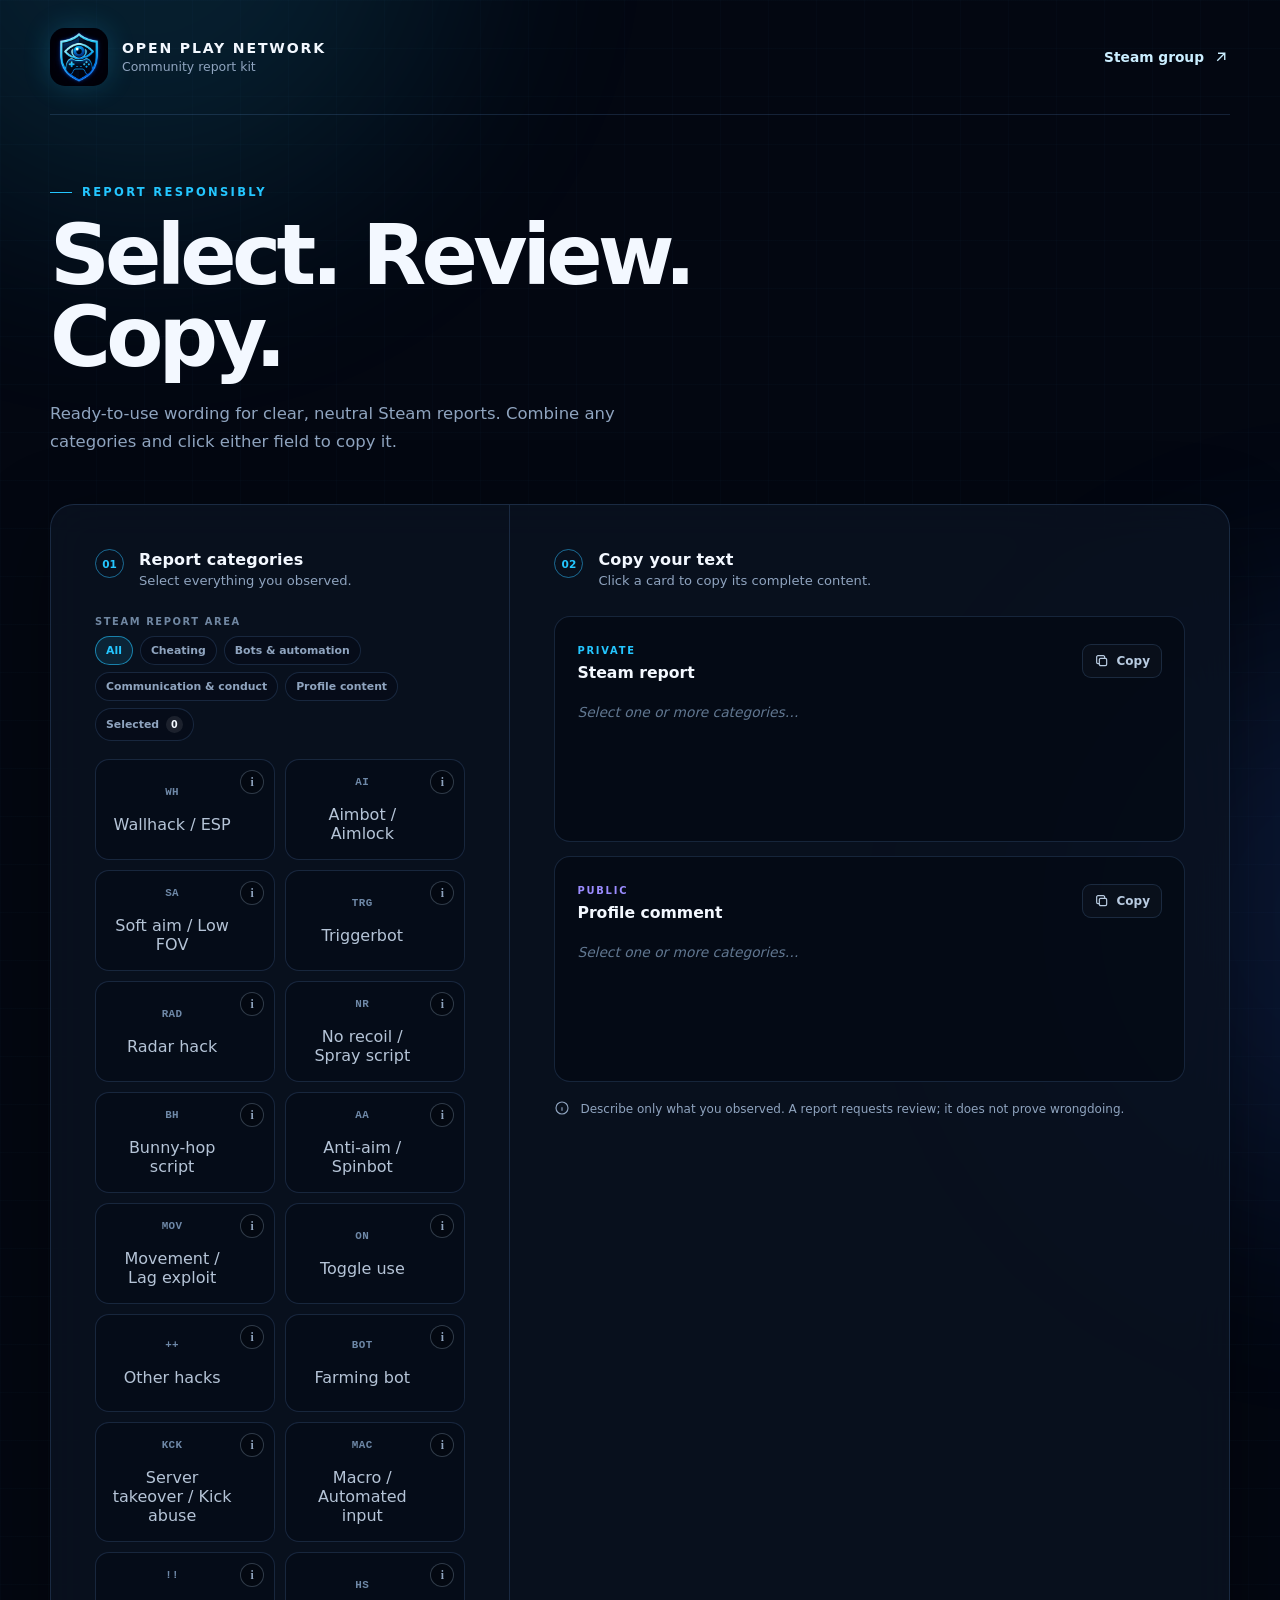
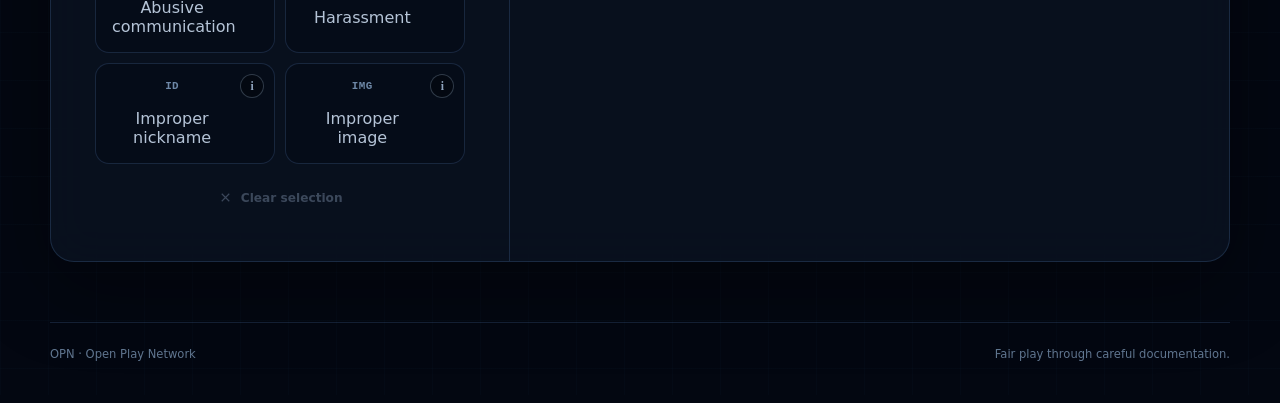
==== index.html @ 776a8872 "Bust cached report assets" ====
<!doctype html>
<html lang="en">
  <head>
    <meta charset="UTF-8" />
    <meta name="viewport" content="width=device-width, initial-scale=1.0" />
    <meta
      name="description"
      content="Open Play Network standard report templates for Steam community reports."
    />
    <meta name="theme-color" content="#030711" />
    <link rel="icon" href="assets/opn-logo.png" type="image/png" />
    <link rel="stylesheet" href="styles.css?v=20260924.1" />
    <title>OPN Report Kit</title>
  </head>
  <body>
    <div class="ambient ambient-one" aria-hidden="true"></div>
    <div class="ambient ambient-two" aria-hidden="true"></div>

    <header class="site-header">
      <a class="brand" href="https://steamcommunity.com/groups/OpenPlayNetwork" target="_blank" rel="noreferrer">
        <img src="assets/opn-logo.png" alt="Open Play Network logo" />
        <span>
          <strong>OPEN PLAY NETWORK</strong>
          <small>Community report kit</small>
        </span>
      </a>
      <a class="group-link" href="https://steamcommunity.com/groups/OpenPlayNetwork" target="_blank" rel="noreferrer">
        Steam group
        <svg aria-hidden="true" viewBox="0 0 24 24"><path d="M7 17 17 7M8 7h9v9" /></svg>
      </a>
    </header>

    <main>
      <section class="intro" aria-labelledby="page-title">
        <p class="eyebrow"><span></span> REPORT RESPONSIBLY</p>
        <h1 id="page-title">Select. Review. Copy.</h1>
        <p>
          Ready-to-use wording for clear, neutral Steam reports. Combine any categories and click either field to copy it.
        </p>
      </section>

      <section class="report-tool" aria-label="Report template generator">
        <div class="category-panel">
          <div class="section-heading">
            <span class="step">01</span>
            <div>
              <h2>Report categories</h2>
              <p>Select everything you observed.</p>
            </div>
          </div>

          <div class="filter-block">
            <span class="filter-label">Steam report area</span>
            <div class="filter-bar" role="group" aria-label="Filter report categories">
              <button class="filter-chip active" type="button" data-filter="all" aria-pressed="true">All</button>
              <button class="filter-chip" type="button" data-filter="cheating" aria-pressed="false">Cheating</button>
              <button class="filter-chip" type="button" data-filter="automation" aria-pressed="false">Bots &amp; automation</button>
              <button class="filter-chip" type="button" data-filter="conduct" aria-pressed="false">Communication &amp; conduct</button>
              <button class="filter-chip" type="button" data-filter="profile" aria-pressed="false">Profile content</button>
              <button class="filter-chip selected-filter" type="button" data-filter="selected" aria-pressed="false">
                Selected <span id="selectedCount">0</span>
              </button>
            </div>
          </div>

          <div class="category-grid" role="group" aria-label="Report categories">
            <button class="category" type="button" aria-pressed="false" data-category="wallhack" data-area="cheating">
              <span class="category-icon">WH</span><span>Wallhack / ESP</span>
            </button>
            <button class="category" type="button" aria-pressed="false" data-category="aimhack" data-area="cheating">
              <span class="category-icon">AI</span><span>Aimbot / Aimlock</span>
            </button>
            <button class="category" type="button" aria-pressed="false" data-category="softAim" data-area="cheating">
              <span class="category-icon">SA</span><span>Soft aim / Low FOV</span>
            </button>
            <button class="category" type="button" aria-pressed="false" data-category="triggerbot" data-area="cheating">
              <span class="category-icon">TRG</span><span>Triggerbot</span>
            </button>
            <button class="category" type="button" aria-pressed="false" data-category="radarHack" data-area="cheating">
              <span class="category-icon">RAD</span><span>Radar hack</span>
            </button>
            <button class="category" type="button" aria-pressed="false" data-category="noRecoil" data-area="cheating">
              <span class="category-icon">NR</span><span>No recoil / Spray script</span>
            </button>
            <button class="category" type="button" aria-pressed="false" data-category="bhopScript" data-area="cheating">
              <span class="category-icon">BH</span><span>Bunny-hop script</span>
            </button>
            <button class="category" type="button" aria-pressed="false" data-category="antiAim" data-area="cheating">
              <span class="category-icon">AA</span><span>Anti-aim / Spinbot</span>
            </button>
            <button class="category" type="button" aria-pressed="false" data-category="movementExploit" data-area="cheating">
              <span class="category-icon">MOV</span><span>Movement / Lag exploit</span>
            </button>
            <button class="category" type="button" aria-pressed="false" data-category="toggling" data-area="cheating">
              <span class="category-icon">ON</span><span>Toggle use</span>
            </button>
            <button class="category" type="button" aria-pressed="false" data-category="otherHacks" data-area="cheating">
              <span class="category-icon">++</span><span>Other hacks</span>
            </button>
            <button class="category" type="button" aria-pressed="false" data-category="farmingBot" data-area="automation">
              <span class="category-icon">BOT</span><span>Farming bot</span>
            </button>
            <button class="category" type="button" aria-pressed="false" data-category="botServerTakeover" data-area="automation">
              <span class="category-icon">KCK</span><span>Server takeover / Kick abuse</span>
            </button>
            <button class="category" type="button" aria-pressed="false" data-category="macroAutomation" data-area="automation">
              <span class="category-icon">MAC</span><span>Macro / Automated input</span>
            </button>
            <button class="category" type="button" aria-pressed="false" data-category="abusiveCommunication" data-area="conduct">
              <span class="category-icon">!!</span><span>Abusive communication</span>
            </button>
            <button class="category" type="button" aria-pressed="false" data-category="harassment" data-area="conduct">
              <span class="category-icon">HS</span><span>Harassment</span>
            </button>
            <button class="category" type="button" aria-pressed="false" data-category="improperNickname" data-area="profile">
              <span class="category-icon">ID</span><span>Improper nickname</span>
            </button>
            <button class="category" type="button" aria-pressed="false" data-category="improperImage" data-area="profile">
              <span class="category-icon">IMG</span><span>Improper image</span>
            </button>
          </div>
          <aside class="bot-route" id="botRoute" hidden>
            <span class="bot-route-kicker">FARMING BOT ROUTE</span>
            <strong>Report profiles directly to Valve</strong>
            <a href="mailto:csgoteamfeedback@valvesoftware.com?subject=Farming%20Bot%20Report">csgoteamfeedback@valvesoftware.com</a>
            <span>Subject: <code>Farming Bot Report</code></span>
            <label for="botProfileUrl">Steam profile URL</label>
            <input
              id="botProfileUrl"
              type="url"
              inputmode="url"
              autocomplete="off"
              spellcheck="false"
              placeholder="https://steamcommunity.com/profiles/…"
            />
            <a class="bot-email-button disabled" id="sendBotEmail" aria-disabled="true">
              <svg aria-hidden="true" viewBox="0 0 24 24"><path d="M4 6h16v12H4zM4 7l8 6 8-6" /></svg>
              Send email report
            </a>
            <span class="bot-url-status" id="botUrlStatus" role="status" aria-live="polite">
              Paste the Steam profile URL to prepare the email.
            </span>
            <small>The URL stays in your browser and is not stored by this page.</small>
          </aside>
          <button class="clear-button" id="clearSelection" type="button">
            <svg aria-hidden="true" viewBox="0 0 24 24"><path d="m6 6 12 12M18 6 6 18" /></svg>
            Clear selection
          </button>
        </div>

        <div class="copy-panel">
          <div class="section-heading">
            <span class="step">02</span>
            <div>
              <h2>Copy your text</h2>
              <p>Click a card to copy its complete content.</p>
            </div>
          </div>

          <article class="copy-card" data-copy-target="reportText" tabindex="0" role="button" aria-label="Copy Steam report">
            <div class="card-header">
              <div>
                <span class="card-kicker">PRIVATE</span>
                <h3>Steam report</h3>
              </div>
              <button class="copy-button" type="button" data-copy-button="reportText" aria-label="Copy Steam report">
                <svg aria-hidden="true" viewBox="0 0 24 24"><rect x="8" y="8" width="11" height="11" rx="2" /><path d="M16 8V6a2 2 0 0 0-2-2H6a2 2 0 0 0-2 2v8a2 2 0 0 0 2 2h2" /></svg>
                <span>Copy</span>
              </button>
            </div>
            <textarea id="reportText" readonly aria-label="Steam report text" placeholder="Select one or more categories…"></textarea>
          </article>

          <article class="copy-card" data-copy-target="commentText" tabindex="0" role="button" aria-label="Copy public comment">
            <div class="card-header">
              <div>
                <span class="card-kicker public">PUBLIC</span>
                <h3>Profile comment</h3>
              </div>
              <button class="copy-button" type="button" data-copy-button="commentText" aria-label="Copy public comment">
                <svg aria-hidden="true" viewBox="0 0 24 24"><rect x="8" y="8" width="11" height="11" rx="2" /><path d="M16 8V6a2 2 0 0 0-2-2H6a2 2 0 0 0-2 2v8a2 2 0 0 0 2 2h2" /></svg>
                <span>Copy</span>
              </button>
            </div>
            <textarea id="commentText" readonly aria-label="Profile comment text" placeholder="Select one or more categories…"></textarea>
          </article>

          <p class="guidance">
            <svg aria-hidden="true" viewBox="0 0 24 24"><circle cx="12" cy="12" r="9" /><path d="M12 11v5M12 8h.01" /></svg>
            Describe only what you observed. A report requests review; it does not prove wrongdoing.
          </p>
        </div>
      </section>
    </main>

    <dialog class="info-dialog" id="categoryInfoDialog" aria-labelledby="categoryInfoTitle">
      <div class="info-dialog-content">
        <button class="info-dialog-close" id="closeCategoryInfo" type="button" aria-label="Close information">
          <svg aria-hidden="true" viewBox="0 0 24 24"><path d="m6 6 12 12M18 6 6 18" /></svg>
        </button>
        <span class="info-dialog-kicker">REPORT CATEGORY</span>
        <h2 id="categoryInfoTitle"></h2>
        <div class="info-dialog-section">
          <h3>What it is</h3>
          <p id="categoryInfoDefinition"></p>
        </div>
        <div class="info-dialog-section">
          <h3>What to look for</h3>
          <p id="categoryInfoDetection"></p>
        </div>
        <p class="info-dialog-caution">
          Look for repeated patterns and context. One unusual moment alone does not prove cheating or misconduct.
        </p>
      </div>
    </dialog>

    <footer>
      <span>OPN · Open Play Network</span>
      <span>Fair play through careful documentation.</span>
    </footer>

    <div class="toast" role="status" aria-live="polite" aria-atomic="true">
      <svg aria-hidden="true" viewBox="0 0 24 24"><path d="m5 12 4 4L19 6" /></svg>
      <span>Copied to clipboard</span>
    </div>

    <script src="script.js?v=20260924.1"></script>
  </body>
</html>
---- styles.css ----
:root {
  color-scheme: dark;
  --background: #030711;
  --surface: rgba(10, 18, 33, 0.84);
  --surface-solid: #0a1221;
  --surface-hover: #101d33;
  --line: rgba(120, 181, 255, 0.16);
  --line-strong: rgba(44, 190, 255, 0.52);
  --text: #f3f8ff;
  --muted: #8fa4bf;
  --cyan: #24c6ff;
  --blue: #3977ff;
  --success: #35e5ad;
  --shadow: 0 24px 80px rgba(0, 0, 0, 0.38);
  font-family: Inter, ui-sans-serif, system-ui, -apple-system, BlinkMacSystemFont, "Segoe UI", sans-serif;
}

* { box-sizing: border-box; }

html { scroll-behavior: smooth; }

body {
  min-width: 320px;
  min-height: 100vh;
  margin: 0;
  overflow-x: hidden;
  background:
    linear-gradient(rgba(30, 92, 160, 0.035) 1px, transparent 1px),
    linear-gradient(90deg, rgba(30, 92, 160, 0.035) 1px, transparent 1px),
    var(--background);
  background-size: 48px 48px;
  color: var(--text);
}

button, textarea { font: inherit; }
button { color: inherit; }

.ambient {
  position: fixed;
  z-index: -1;
  width: 38rem;
  height: 38rem;
  border-radius: 50%;
  filter: blur(120px);
  opacity: 0.13;
  pointer-events: none;
}

.ambient-one { top: -24rem; left: -10rem; background: var(--cyan); }
.ambient-two { right: -24rem; bottom: -20rem; background: var(--blue); }

.site-header,
main,
footer {
  width: min(1180px, calc(100% - 48px));
  margin-inline: auto;
}

.site-header {
  display: flex;
  align-items: center;
  justify-content: space-between;
  padding-block: 28px;
  border-bottom: 1px solid var(--line);
}

.brand {
  display: inline-flex;
  gap: 14px;
  align-items: center;
  color: inherit;
  text-decoration: none;
}

.brand img {
  width: 58px;
  height: 58px;
  border-radius: 15px;
  box-shadow: 0 0 28px rgba(36, 198, 255, 0.2);
}

.brand span { display: grid; gap: 3px; }
.brand strong { font-size: 0.88rem; letter-spacing: 0.13em; }
.brand small { color: var(--muted); font-size: 0.78rem; }

.group-link {
  display: inline-flex;
  gap: 8px;
  align-items: center;
  color: #cbeeff;
  text-decoration: none;
  font-size: 0.86rem;
  font-weight: 650;
}

.group-link svg { width: 18px; fill: none; stroke: currentColor; stroke-width: 1.8; }
.group-link:hover { color: var(--cyan); }

main { padding-block: 70px 60px; }

.intro { max-width: 700px; margin-bottom: 48px; }

.eyebrow {
  display: flex;
  gap: 10px;
  align-items: center;
  margin: 0 0 16px;
  color: var(--cyan);
  font-size: 0.72rem;
  font-weight: 750;
  letter-spacing: 0.2em;
}

.eyebrow span { width: 22px; height: 1px; background: var(--cyan); }

h1 {
  margin: 0;
  font-size: clamp(2.6rem, 7vw, 5.2rem);
  line-height: 0.98;
  letter-spacing: -0.058em;
}

.intro > p:last-child {
  max-width: 580px;
  margin: 22px 0 0;
  color: var(--muted);
  font-size: 1.03rem;
  line-height: 1.7;
}

.report-tool {
  display: grid;
  grid-template-columns: minmax(300px, 0.78fr) minmax(440px, 1.22fr);
  overflow: hidden;
  border: 1px solid var(--line);
  border-radius: 24px;
  background: var(--surface);
  box-shadow: var(--shadow);
  backdrop-filter: blur(22px);
}

.category-panel,
.copy-panel { padding: clamp(26px, 4vw, 44px); }

.category-panel { border-right: 1px solid var(--line); }

.section-heading {
  display: flex;
  gap: 15px;
  align-items: flex-start;
  margin-bottom: 28px;
}

.section-heading h2 { margin: 1px 0 4px; font-size: 1rem; letter-spacing: 0.01em; }
.section-heading p { margin: 0; color: var(--muted); font-size: 0.82rem; }

.step {
  display: grid;
  width: 29px;
  height: 29px;
  flex: 0 0 29px;
  place-items: center;
  border: 1px solid var(--line-strong);
  border-radius: 50%;
  color: var(--cyan);
  font-size: 0.66rem;
  font-weight: 800;
}

.category-grid { display: grid; grid-template-columns: 1fr 1fr; gap: 10px; }
.category-item { position: relative; min-width: 0; }
.category-item[hidden] { display: none; }

.filter-block { margin-bottom: 18px; }

.filter-label {
  display: block;
  margin-bottom: 9px;
  color: #7087a2;
  font-size: 0.62rem;
  font-weight: 800;
  letter-spacing: 0.16em;
  text-transform: uppercase;
}

.filter-bar { display: flex; flex-wrap: wrap; gap: 7px; }

.filter-chip {
  padding: 7px 10px;
  border: 1px solid var(--line);
  border-radius: 999px;
  background: rgba(5, 11, 22, 0.5);
  color: var(--muted);
  cursor: pointer;
  font-size: 0.68rem;
  font-weight: 700;
  transition: 160ms ease;
}

.filter-chip:hover { border-color: rgba(44, 190, 255, 0.38); color: var(--text); }

.filter-chip.active {
  border-color: rgba(36, 198, 255, 0.58);
  background: rgba(36, 198, 255, 0.11);
  color: var(--cyan);
}

.selected-filter span {
  display: inline-grid;
  min-width: 17px;
  height: 17px;
  margin-left: 3px;
  place-items: center;
  border-radius: 999px;
  background: rgba(255,255,255,0.09);
  color: var(--text);
  font-size: 0.6rem;
}

.category[hidden] { display: none; }

.category {
  width: 100%;
  height: 100%;
  min-height: 98px;
  padding: 16px 42px 16px 16px;
  border: 1px solid var(--line);
  border-radius: 14px;
  background: rgba(5, 11, 22, 0.52);
  color: #b5c4d7;
  cursor: pointer;
  transition: 160ms ease;
}

.category span { display: block; }

.category-icon {
  margin-bottom: 17px;
  color: #6e88a7;
  font-family: ui-monospace, SFMono-Regular, Menlo, Monaco, Consolas, monospace;
  font-size: 0.68rem;
  font-weight: 800;
  letter-spacing: 0.04em;
}

.category:hover {
  border-color: rgba(44, 190, 255, 0.34);
  background: var(--surface-hover);
  color: var(--text);
  transform: translateY(-2px);
}

.category.active {
  border-color: var(--cyan);
  background: linear-gradient(135deg, rgba(36, 198, 255, 0.15), rgba(57, 119, 255, 0.06));
  color: white;
  box-shadow: inset 0 0 0 1px rgba(36, 198, 255, 0.13), 0 8px 28px rgba(0, 127, 255, 0.09);
}

.category.active .category-icon { color: var(--cyan); }

.category-info-button {
  position: absolute;
  top: 11px;
  right: 11px;
  z-index: 2;
  display: grid;
  width: 24px;
  height: 24px;
  padding: 0;
  place-items: center;
  border: 1px solid rgba(143, 164, 191, 0.32);
  border-radius: 50%;
  background: rgba(3, 8, 17, 0.76);
  color: #8fa4bf;
  cursor: help;
  font-family: Georgia, serif;
  font-size: 0.73rem;
  font-weight: 700;
  transition: 160ms ease;
}

.category-info-button:hover,
.category-info-button:focus-visible {
  outline: none;
  border-color: var(--cyan);
  color: var(--cyan);
  box-shadow: 0 0 0 3px rgba(36, 198, 255, 0.08);
}

.clear-button {
  display: flex;
  width: 100%;
  gap: 8px;
  align-items: center;
  justify-content: center;
  margin-top: 14px;
  padding: 11px 14px;
  border: 1px solid transparent;
  border-radius: 10px;
  background: transparent;
  color: var(--muted);
  cursor: pointer;
  font-size: 0.76rem;
  font-weight: 700;
  transition: 160ms ease;
}

.clear-button:hover:not(:disabled) {
  border-color: var(--line);
  background: rgba(255,255,255,0.025);
  color: var(--text);
}

.clear-button:disabled { opacity: 0.38; cursor: not-allowed; }
.clear-button svg { width: 15px; fill: none; stroke: currentColor; stroke-width: 1.8; }

.bot-route {
  display: grid;
  gap: 6px;
  margin-top: 14px;
  padding: 15px;
  border: 1px solid rgba(155, 140, 255, 0.3);
  border-radius: 12px;
  background: rgba(84, 65, 170, 0.08);
  color: var(--muted);
  font-size: 0.72rem;
  line-height: 1.45;
}

.bot-route[hidden] { display: none; }
.bot-route-kicker { color: #9b8cff; font-size: 0.59rem; font-weight: 800; letter-spacing: 0.16em; }
.bot-route strong { color: var(--text); font-size: 0.8rem; }
.bot-route a { color: #b8eaff; overflow-wrap: anywhere; }
.bot-route code { color: #d7ceff; font-size: 0.7rem; }
.bot-route label { margin-top: 7px; color: #c4d2e3; font-size: 0.68rem; font-weight: 750; }
.bot-route small { color: #647b96; font-size: 0.63rem; }

.bot-route input {
  width: 100%;
  padding: 10px 11px;
  border: 1px solid var(--line);
  border-radius: 9px;
  outline: none;
  background: rgba(3, 8, 17, 0.68);
  color: var(--text);
  font-size: 0.72rem;
}

.bot-route input:focus { border-color: var(--line-strong); box-shadow: 0 0 0 3px rgba(36, 198, 255, 0.08); }
.bot-route input.invalid { border-color: rgba(255, 102, 125, 0.62); }
.bot-route input::placeholder { color: #58708b; }

.bot-route .bot-email-button {
  display: flex;
  gap: 8px;
  align-items: center;
  justify-content: center;
  margin-top: 3px;
  padding: 10px 12px;
  border: 1px solid rgba(36, 198, 255, 0.42);
  border-radius: 9px;
  background: rgba(36, 198, 255, 0.1);
  color: #c9f2ff;
  cursor: pointer;
  font-size: 0.72rem;
  font-weight: 800;
  text-decoration: none;
  transition: 160ms ease;
}

.bot-route .bot-email-button:hover:not(.disabled) { border-color: var(--cyan); background: rgba(36, 198, 255, 0.17); }
.bot-route .bot-email-button.disabled { opacity: 0.38; cursor: not-allowed; }
.bot-email-button svg { width: 16px; fill: none; stroke: currentColor; stroke-width: 1.8; }
.bot-url-status { min-height: 1.05rem; color: #7890aa; font-size: 0.64rem; }
.bot-url-status.valid { color: var(--success); }
.bot-url-status.invalid { color: #ff8ea0; }

.info-dialog {
  width: min(540px, calc(100% - 28px));
  padding: 0;
  border: 1px solid rgba(36, 198, 255, 0.32);
  border-radius: 20px;
  background: #091321;
  color: var(--text);
  box-shadow: 0 30px 100px rgba(0, 0, 0, 0.72);
}

.info-dialog::backdrop { background: rgba(0, 4, 11, 0.78); backdrop-filter: blur(5px); }
.info-dialog-content { position: relative; padding: clamp(26px, 5vw, 40px); }

.info-dialog-close {
  position: absolute;
  top: 17px;
  right: 17px;
  display: grid;
  width: 34px;
  height: 34px;
  padding: 0;
  place-items: center;
  border: 1px solid var(--line);
  border-radius: 50%;
  background: rgba(255,255,255,0.025);
  color: var(--muted);
  cursor: pointer;
}

.info-dialog-close:hover { border-color: var(--line-strong); color: var(--cyan); }
.info-dialog-close svg { width: 17px; fill: none; stroke: currentColor; stroke-width: 1.8; }
.info-dialog-kicker { color: var(--cyan); font-size: 0.62rem; font-weight: 800; letter-spacing: 0.18em; }
.info-dialog h2 { margin: 9px 44px 26px 0; font-size: clamp(1.45rem, 5vw, 2rem); letter-spacing: -0.035em; }
.info-dialog-section + .info-dialog-section { margin-top: 20px; }
.info-dialog-section h3 { margin: 0 0 7px; color: #c6d8ec; font-size: 0.76rem; letter-spacing: 0.04em; text-transform: uppercase; }
.info-dialog-section p { margin: 0; color: #9cb0c8; font-size: 0.86rem; line-height: 1.65; }
.info-dialog-caution { margin: 25px 0 0; padding: 13px 15px; border-left: 2px solid #9b8cff; background: rgba(155, 140, 255, 0.07); color: #9eaec2; font-size: 0.72rem; line-height: 1.55; }

.copy-card {
  padding: 22px;
  border: 1px solid var(--line);
  border-radius: 16px;
  background: rgba(3, 8, 17, 0.58);
  cursor: pointer;
  transition: 160ms ease;
}

.copy-card + .copy-card { margin-top: 14px; }

.copy-card:hover,
.copy-card:focus-visible {
  outline: none;
  border-color: rgba(36, 198, 255, 0.48);
  background: rgba(9, 18, 33, 0.9);
}

.copy-card.copied { border-color: rgba(53, 229, 173, 0.65); }

.card-header { display: flex; align-items: center; justify-content: space-between; gap: 20px; }
.card-header h3 { margin: 5px 0 0; font-size: 0.98rem; }
.card-kicker { color: var(--cyan); font-size: 0.62rem; font-weight: 800; letter-spacing: 0.18em; }
.card-kicker.public { color: #9b8cff; }

.copy-button {
  display: inline-flex;
  gap: 7px;
  align-items: center;
  padding: 8px 11px;
  border: 1px solid var(--line);
  border-radius: 9px;
  background: rgba(255,255,255,0.025);
  color: #b8cbe1;
  cursor: pointer;
  font-size: 0.75rem;
  font-weight: 700;
}

.copy-button:hover { border-color: var(--line-strong); color: var(--cyan); }
.copy-button svg { width: 16px; fill: none; stroke: currentColor; stroke-width: 1.8; }

textarea {
  display: block;
  width: 100%;
  height: 118px;
  margin-top: 19px;
  padding: 0;
  resize: none;
  overflow: auto;
  border: 0;
  outline: 0;
  background: transparent;
  color: #c8d5e6;
  cursor: pointer;
  font-size: 0.86rem;
  line-height: 1.62;
}

textarea.empty { color: #617791; font-style: italic; }
textarea::placeholder { color: #617791; opacity: 1; }

.guidance {
  display: flex;
  gap: 10px;
  align-items: flex-start;
  margin: 18px 0 0;
  color: var(--muted);
  font-size: 0.75rem;
  line-height: 1.5;
}

.guidance svg { width: 16px; flex: 0 0 16px; fill: none; stroke: currentColor; stroke-width: 1.7; }

footer {
  display: flex;
  justify-content: space-between;
  padding-block: 24px 34px;
  border-top: 1px solid var(--line);
  color: #617791;
  font-size: 0.72rem;
}

.toast {
  position: fixed;
  right: 24px;
  bottom: 24px;
  display: flex;
  gap: 9px;
  align-items: center;
  padding: 13px 17px;
  border: 1px solid rgba(53, 229, 173, 0.4);
  border-radius: 12px;
  background: #0c1e20;
  color: #bcffe7;
  box-shadow: 0 14px 45px rgba(0,0,0,0.4);
  opacity: 0;
  pointer-events: none;
  transform: translateY(14px);
  transition: 180ms ease;
  font-size: 0.82rem;
  font-weight: 700;
}

.toast.show { opacity: 1; transform: translateY(0); }
.toast svg { width: 18px; fill: none; stroke: var(--success); stroke-width: 2.4; }

@media (max-width: 850px) {
  .report-tool { grid-template-columns: 1fr; }
  .category-panel { border-right: 0; border-bottom: 1px solid var(--line); }
}

@media (max-width: 560px) {
  .site-header, main, footer { width: min(100% - 28px, 1180px); }
  .site-header { padding-block: 18px; }
  .brand img { width: 48px; height: 48px; border-radius: 13px; }
  .brand strong { font-size: 0.72rem; }
  .brand small, .group-link { font-size: 0.7rem; }
  .group-link { gap: 4px; }
  main { padding-block: 48px 40px; }
  .intro { margin-bottom: 34px; }
  .report-tool { border-radius: 18px; }
  .category-panel, .copy-panel { padding: 24px 18px; }
  .category { min-height: 88px; padding: 14px 12px; font-size: 0.8rem; }
  .category-icon { margin-bottom: 14px; }
  .copy-card { padding: 18px; }
  textarea { height: 145px; font-size: 0.8rem; }
  footer { display: grid; gap: 5px; }
  .toast { right: 14px; bottom: 14px; left: 14px; justify-content: center; }
}

@media (prefers-reduced-motion: reduce) {
  *, *::before, *::after { scroll-behavior: auto !important; transition: none !important; }
}
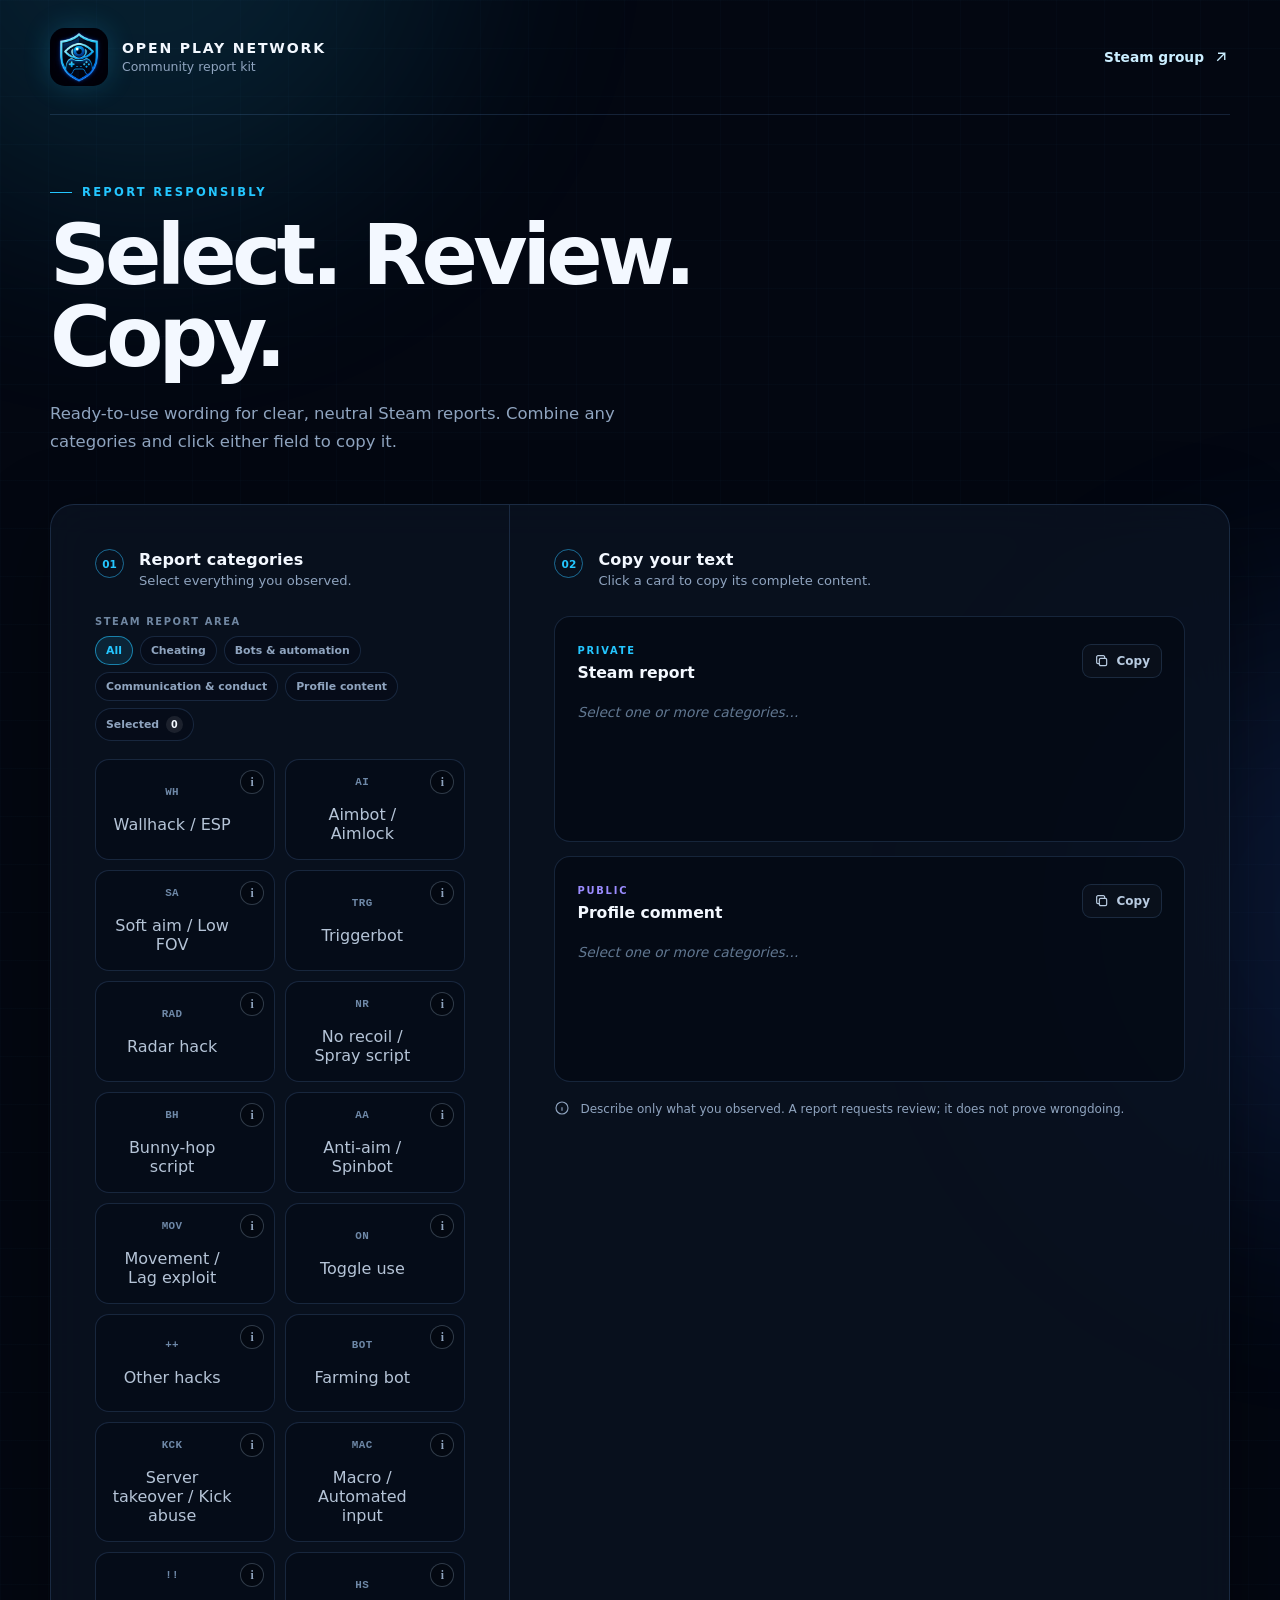
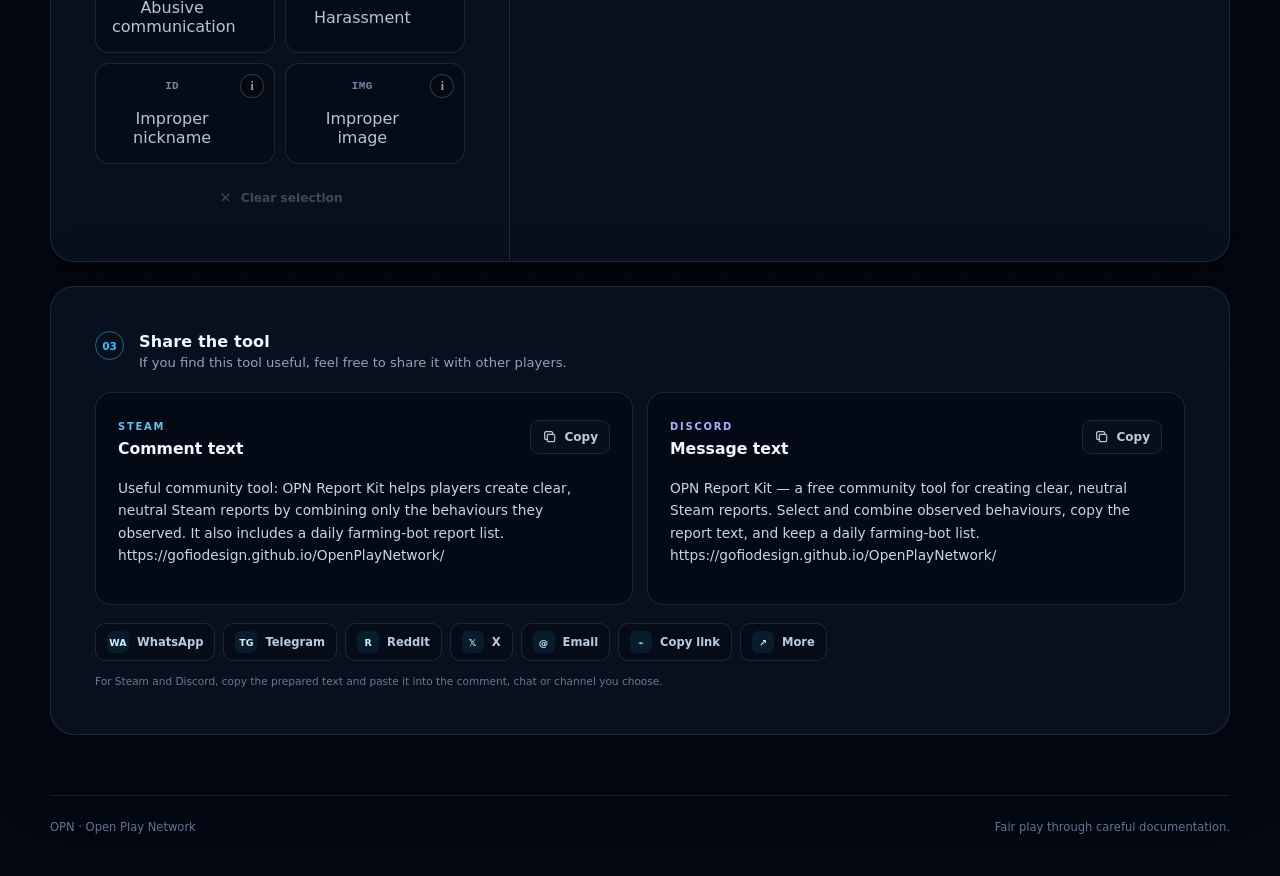
==== commit b827cb2e: "Add responsible sharing options" ====
--- a/index.html
+++ b/index.html
@@ -8,8 +8,15 @@
       content="Open Play Network standard report templates for Steam community reports."
     />
     <meta name="theme-color" content="#030711" />
+    <meta property="og:title" content="OPN Report Kit" />
+    <meta property="og:description" content="Create clear, neutral Steam reports and combine every behaviour you observed." />
+    <meta property="og:type" content="website" />
+    <meta property="og:url" content="https://gofiodesign.github.io/OpenPlayNetwork/" />
+    <meta property="og:image" content="https://gofiodesign.github.io/OpenPlayNetwork/assets/opn-logo.png" />
+    <meta name="twitter:card" content="summary" />
+    <link rel="canonical" href="https://gofiodesign.github.io/OpenPlayNetwork/" />
     <link rel="icon" href="assets/opn-logo.png" type="image/png" />
-    <link rel="stylesheet" href="styles.css?v=20260924.1" />
+    <link rel="stylesheet" href="styles.css?v=20260925.1" />
     <title>OPN Report Kit</title>
   </head>
   <body>
@@ -119,29 +126,6 @@
               <span class="category-icon">IMG</span><span>Improper image</span>
             </button>
           </div>
-          <aside class="bot-route" id="botRoute" hidden>
-            <span class="bot-route-kicker">FARMING BOT ROUTE</span>
-            <strong>Report profiles directly to Valve</strong>
-            <a href="mailto:csgoteamfeedback@valvesoftware.com?subject=Farming%20Bot%20Report">csgoteamfeedback@valvesoftware.com</a>
-            <span>Subject: <code>Farming Bot Report</code></span>
-            <label for="botProfileUrl">Steam profile URL</label>
-            <input
-              id="botProfileUrl"
-              type="url"
-              inputmode="url"
-              autocomplete="off"
-              spellcheck="false"
-              placeholder="https://steamcommunity.com/profiles/…"
-            />
-            <a class="bot-email-button disabled" id="sendBotEmail" aria-disabled="true">
-              <svg aria-hidden="true" viewBox="0 0 24 24"><path d="M4 6h16v12H4zM4 7l8 6 8-6" /></svg>
-              Send email report
-            </a>
-            <span class="bot-url-status" id="botUrlStatus" role="status" aria-live="polite">
-              Paste the Steam profile URL to prepare the email.
-            </span>
-            <small>The URL stays in your browser and is not stored by this page.</small>
-          </aside>
           <button class="clear-button" id="clearSelection" type="button">
             <svg aria-hidden="true" viewBox="0 0 24 24"><path d="m6 6 12 12M18 6 6 18" /></svg>
             Clear selection
@@ -185,11 +169,116 @@
             <textarea id="commentText" readonly aria-label="Profile comment text" placeholder="Select one or more categories…"></textarea>
           </article>
 
+          <aside class="bot-route" id="botRoute" hidden>
+            <span class="bot-route-kicker">FARMING BOT ROUTE</span>
+            <strong>Copy the email details for Valve</strong>
+
+            <label for="botEmailRecipient">Recipient</label>
+            <div class="bot-field-row">
+              <input id="botEmailRecipient" type="text" value="csgoteamfeedback@valvesoftware.com" readonly />
+              <button class="bot-inline-copy" type="button" data-bot-copy="botEmailRecipient">Copy</button>
+            </div>
+
+            <label for="botEmailSubject">Subject</label>
+            <div class="bot-field-row">
+              <input id="botEmailSubject" type="text" value="Farming Bot Report" readonly />
+              <button class="bot-inline-copy" type="button" data-bot-copy="botEmailSubject">Copy</button>
+            </div>
+
+            <label for="botProfileUrl">Steam profile URL</label>
+            <div class="bot-field-row bot-profile-row">
+              <input
+                id="botProfileUrl"
+                type="url"
+                inputmode="url"
+                autocomplete="off"
+                spellcheck="false"
+                placeholder="https://steamcommunity.com/profiles/…"
+              />
+              <button class="bot-inline-copy bot-add-button" id="addBotToDailyList" type="button" disabled>Add to today</button>
+            </div>
+
+            <span class="bot-url-status" id="botUrlStatus" role="status" aria-live="polite">
+              Paste a Steam profile URL to add it to today's list.
+            </span>
+
+            <div class="bot-daily-header">
+              <div>
+                <span>Today's list</span>
+                <strong id="botDailyCount">0 profiles</strong>
+              </div>
+              <button id="clearBotDailyList" type="button" disabled>Clear sent list</button>
+            </div>
+            <div class="bot-daily-list" id="botDailyList"></div>
+            <p class="bot-daily-empty" id="botDailyEmpty">No profiles saved today.</p>
+
+            <label for="botEmailBody">Daily email body</label>
+            <textarea class="bot-email-body" id="botEmailBody" readonly placeholder="Add profiles to today's list to prepare one consolidated email."></textarea>
+            <button class="bot-email-button" id="copyBotEmail" type="button" data-bot-copy="botEmailBody" disabled>
+              <svg aria-hidden="true" viewBox="0 0 24 24"><rect x="8" y="8" width="11" height="11" rx="2" /><path d="M16 8V6a2 2 0 0 0-2-2H6a2 2 0 0 0-2 2v8a2 2 0 0 0 2 2h2" /></svg>
+              Copy email body
+            </button>
+            <small>At the end of the day, copy the recipient, subject and body and paste them into your email outside the Steam browser.</small>
+            <small>Each entry includes the categories selected when it was added. Duplicate URLs are merged.</small>
+            <small>Today's list is stored only in this browser on this device. Clear it after sending.</small>
+          </aside>
+
           <p class="guidance">
             <svg aria-hidden="true" viewBox="0 0 24 24"><circle cx="12" cy="12" r="9" /><path d="M12 11v5M12 8h.01" /></svg>
             Describe only what you observed. A report requests review; it does not prove wrongdoing.
           </p>
         </div>
+      </section>
+
+      <section class="share-section" aria-labelledby="share-title">
+        <div class="section-heading share-heading">
+          <span class="step">03</span>
+          <div>
+            <h2 id="share-title">Share the tool</h2>
+            <p>If you find this tool useful, feel free to share it with other players.</p>
+          </div>
+        </div>
+
+        <div class="share-message-grid">
+          <article class="copy-card share-copy-card" data-copy-target="steamShareText" tabindex="0" role="button" aria-label="Copy text for a Steam comment">
+            <div class="card-header">
+              <div>
+                <span class="card-kicker steam">STEAM</span>
+                <h3>Comment text</h3>
+              </div>
+              <button class="copy-button" type="button" data-copy-button="steamShareText" aria-label="Copy Steam comment text">
+                <svg aria-hidden="true" viewBox="0 0 24 24"><rect x="8" y="8" width="11" height="11" rx="2" /><path d="M16 8V6a2 2 0 0 0-2-2H6a2 2 0 0 0-2 2v8a2 2 0 0 0 2 2h2" /></svg>
+                <span>Copy</span>
+              </button>
+            </div>
+            <textarea id="steamShareText" readonly aria-label="Text to share in a Steam comment"></textarea>
+          </article>
+
+          <article class="copy-card share-copy-card" data-copy-target="discordShareText" tabindex="0" role="button" aria-label="Copy text for Discord">
+            <div class="card-header">
+              <div>
+                <span class="card-kicker discord">DISCORD</span>
+                <h3>Message text</h3>
+              </div>
+              <button class="copy-button" type="button" data-copy-button="discordShareText" aria-label="Copy Discord message text">
+                <svg aria-hidden="true" viewBox="0 0 24 24"><rect x="8" y="8" width="11" height="11" rx="2" /><path d="M16 8V6a2 2 0 0 0-2-2H6a2 2 0 0 0-2 2v8a2 2 0 0 0 2 2h2" /></svg>
+                <span>Copy</span>
+              </button>
+            </div>
+            <textarea id="discordShareText" readonly aria-label="Text to share on Discord"></textarea>
+          </article>
+        </div>
+
+        <div class="share-actions" aria-label="Other ways to share">
+          <a class="share-action" data-share-link="whatsapp" target="_blank" rel="noreferrer"><span>WA</span>WhatsApp</a>
+          <a class="share-action" data-share-link="telegram" target="_blank" rel="noreferrer"><span>TG</span>Telegram</a>
+          <a class="share-action" data-share-link="reddit" target="_blank" rel="noreferrer"><span>R</span>Reddit</a>
+          <a class="share-action" data-share-link="x" target="_blank" rel="noreferrer"><span>𝕏</span>X</a>
+          <a class="share-action" data-share-link="email"><span>@</span>Email</a>
+          <button class="share-action" id="copyShareLink" type="button"><span>⌁</span>Copy link</button>
+          <button class="share-action" id="nativeShare" type="button" hidden><span>↗</span>More</button>
+        </div>
+        <p class="share-note">For Steam and Discord, copy the prepared text and paste it into the comment, chat or channel you choose.</p>
       </section>
     </main>
 
@@ -224,6 +313,6 @@
       <span>Copied to clipboard</span>
     </div>
 
-    <script src="script.js?v=20260924.1"></script>
+    <script src="script.js?v=20260925.1"></script>
   </body>
 </html>
--- a/styles.css
+++ b/styles.css
@@ -331,10 +331,10 @@
 .bot-route[hidden] { display: none; }
 .bot-route-kicker { color: #9b8cff; font-size: 0.59rem; font-weight: 800; letter-spacing: 0.16em; }
 .bot-route strong { color: var(--text); font-size: 0.8rem; }
-.bot-route a { color: #b8eaff; overflow-wrap: anywhere; }
-.bot-route code { color: #d7ceff; font-size: 0.7rem; }
 .bot-route label { margin-top: 7px; color: #c4d2e3; font-size: 0.68rem; font-weight: 750; }
 .bot-route small { color: #647b96; font-size: 0.63rem; }
+
+.bot-field-row { display: grid; grid-template-columns: minmax(0, 1fr) auto; gap: 7px; }
 
 .bot-route input {
   width: 100%;
@@ -350,6 +350,84 @@
 .bot-route input:focus { border-color: var(--line-strong); box-shadow: 0 0 0 3px rgba(36, 198, 255, 0.08); }
 .bot-route input.invalid { border-color: rgba(255, 102, 125, 0.62); }
 .bot-route input::placeholder { color: #58708b; }
+.bot-route input[readonly] { color: #aebfd2; }
+
+.bot-inline-copy {
+  padding: 0 11px;
+  border: 1px solid var(--line);
+  border-radius: 9px;
+  background: rgba(255,255,255,0.025);
+  color: #a9bdd3;
+  cursor: pointer;
+  font-size: 0.66rem;
+  font-weight: 800;
+}
+
+.bot-inline-copy:hover { border-color: var(--line-strong); color: var(--cyan); }
+.bot-inline-copy:disabled { opacity: 0.38; cursor: not-allowed; }
+.bot-profile-row { grid-template-columns: minmax(0, 1fr) auto; }
+.bot-add-button { color: #c9f2ff; border-color: rgba(36, 198, 255, 0.36); background: rgba(36, 198, 255, 0.08); }
+
+.bot-daily-header {
+  display: flex;
+  align-items: center;
+  justify-content: space-between;
+  gap: 12px;
+  margin-top: 9px;
+  padding-top: 12px;
+  border-top: 1px solid var(--line);
+}
+
+.bot-daily-header div { display: flex; align-items: baseline; gap: 8px; }
+.bot-daily-header span { color: #c4d2e3; font-size: 0.7rem; font-weight: 800; }
+.bot-daily-header strong { color: var(--cyan); font-size: 0.64rem; }
+.bot-daily-header button,
+.bot-daily-remove {
+  padding: 5px 8px;
+  border: 1px solid var(--line);
+  border-radius: 7px;
+  background: transparent;
+  color: #8fa4bb;
+  cursor: pointer;
+  font-size: 0.6rem;
+  font-weight: 750;
+}
+.bot-daily-header button:hover:not(:disabled),
+.bot-daily-remove:hover { border-color: rgba(255, 102, 125, 0.45); color: #ff8ea0; }
+.bot-daily-header button:disabled { opacity: 0.35; cursor: not-allowed; }
+.bot-daily-list { display: grid; gap: 7px; }
+.bot-daily-entry {
+  display: grid;
+  grid-template-columns: minmax(0, 1fr) auto;
+  gap: 4px 10px;
+  padding: 9px 10px;
+  border: 1px solid var(--line);
+  border-radius: 9px;
+  background: rgba(3, 8, 17, 0.45);
+}
+.bot-daily-url { overflow: hidden; color: #b7c9dc; font-size: 0.66rem; text-overflow: ellipsis; white-space: nowrap; }
+.bot-daily-categories { grid-column: 1; color: #6f87a1; font-size: 0.59rem; line-height: 1.4; }
+.bot-daily-remove { grid-column: 2; grid-row: 1 / span 2; align-self: center; }
+.bot-daily-empty { margin: 0; color: #647b96; font-size: 0.64rem; }
+.bot-daily-empty[hidden] { display: none; }
+
+.bot-email-body {
+  width: 100%;
+  height: 170px;
+  margin: 0;
+  padding: 11px;
+  resize: vertical;
+  border: 1px solid var(--line);
+  border-radius: 9px;
+  outline: none;
+  background: rgba(3, 8, 17, 0.68);
+  color: #c8d5e6;
+  cursor: text;
+  font-size: 0.72rem;
+  line-height: 1.55;
+}
+
+.bot-email-body:focus { border-color: var(--line-strong); box-shadow: 0 0 0 3px rgba(36, 198, 255, 0.08); }
 
 .bot-route .bot-email-button {
   display: flex;
@@ -369,8 +447,8 @@
   transition: 160ms ease;
 }
 
-.bot-route .bot-email-button:hover:not(.disabled) { border-color: var(--cyan); background: rgba(36, 198, 255, 0.17); }
-.bot-route .bot-email-button.disabled { opacity: 0.38; cursor: not-allowed; }
+.bot-route .bot-email-button:hover:not(:disabled) { border-color: var(--cyan); background: rgba(36, 198, 255, 0.17); }
+.bot-route .bot-email-button:disabled { opacity: 0.38; cursor: not-allowed; }
 .bot-email-button svg { width: 16px; fill: none; stroke: currentColor; stroke-width: 1.8; }
 .bot-url-status { min-height: 1.05rem; color: #7890aa; font-size: 0.64rem; }
 .bot-url-status.valid { color: var(--success); }
@@ -438,6 +516,8 @@
 .card-header h3 { margin: 5px 0 0; font-size: 0.98rem; }
 .card-kicker { color: var(--cyan); font-size: 0.62rem; font-weight: 800; letter-spacing: 0.18em; }
 .card-kicker.public { color: #9b8cff; }
+.card-kicker.steam { color: #66c0f4; }
+.card-kicker.discord { color: #a9b1ff; }
 
 .copy-button {
   display: inline-flex;
@@ -475,6 +555,7 @@
 
 textarea.empty { color: #617791; font-style: italic; }
 textarea::placeholder { color: #617791; opacity: 1; }
+.temporary-copy-field { position: fixed; left: -9999px; opacity: 0; pointer-events: none; }
 
 .guidance {
   display: flex;
@@ -487,6 +568,60 @@
 }
 
 .guidance svg { width: 16px; flex: 0 0 16px; fill: none; stroke: currentColor; stroke-width: 1.7; }
+
+.share-section {
+  margin-top: 24px;
+  padding: clamp(26px, 4vw, 44px);
+  border: 1px solid var(--line);
+  border-radius: 24px;
+  background: var(--surface);
+  box-shadow: var(--shadow);
+  backdrop-filter: blur(22px);
+}
+
+.share-heading { margin-bottom: 22px; }
+.share-message-grid { display: grid; grid-template-columns: 1fr 1fr; gap: 14px; }
+.share-message-grid .copy-card + .copy-card { margin-top: 0; }
+.share-copy-card textarea { height: 105px; }
+
+.share-actions {
+  display: flex;
+  flex-wrap: wrap;
+  gap: 8px;
+  margin-top: 18px;
+}
+
+.share-action {
+  display: inline-flex;
+  gap: 8px;
+  align-items: center;
+  min-height: 38px;
+  padding: 7px 11px;
+  border: 1px solid var(--line);
+  border-radius: 10px;
+  background: rgba(5, 11, 22, 0.52);
+  color: #b8cbe1;
+  cursor: pointer;
+  font: inherit;
+  font-size: 0.72rem;
+  font-weight: 750;
+  text-decoration: none;
+  transition: 160ms ease;
+}
+
+.share-action:hover { border-color: var(--line-strong); color: var(--cyan); transform: translateY(-1px); }
+.share-action span {
+  display: grid;
+  min-width: 22px;
+  height: 22px;
+  place-items: center;
+  border-radius: 6px;
+  background: rgba(36, 198, 255, 0.09);
+  color: #c9f2ff;
+  font-size: 0.59rem;
+  font-weight: 850;
+}
+.share-note { margin: 13px 0 0; color: #647b96; font-size: 0.66rem; line-height: 1.5; }
 
 footer {
   display: flex;
@@ -524,6 +659,7 @@
 @media (max-width: 850px) {
   .report-tool { grid-template-columns: 1fr; }
   .category-panel { border-right: 0; border-bottom: 1px solid var(--line); }
+  .share-message-grid { grid-template-columns: 1fr; }
 }
 
 @media (max-width: 560px) {
@@ -536,10 +672,13 @@
   main { padding-block: 48px 40px; }
   .intro { margin-bottom: 34px; }
   .report-tool { border-radius: 18px; }
+  .share-section { padding: 24px 18px; border-radius: 18px; }
   .category-panel, .copy-panel { padding: 24px 18px; }
   .category { min-height: 88px; padding: 14px 12px; font-size: 0.8rem; }
   .category-icon { margin-bottom: 14px; }
   .copy-card { padding: 18px; }
+  .share-actions { display: grid; grid-template-columns: 1fr 1fr; }
+  .share-action { justify-content: flex-start; }
   textarea { height: 145px; font-size: 0.8rem; }
   footer { display: grid; gap: 5px; }
   .toast { right: 14px; bottom: 14px; left: 14px; justify-content: center; }
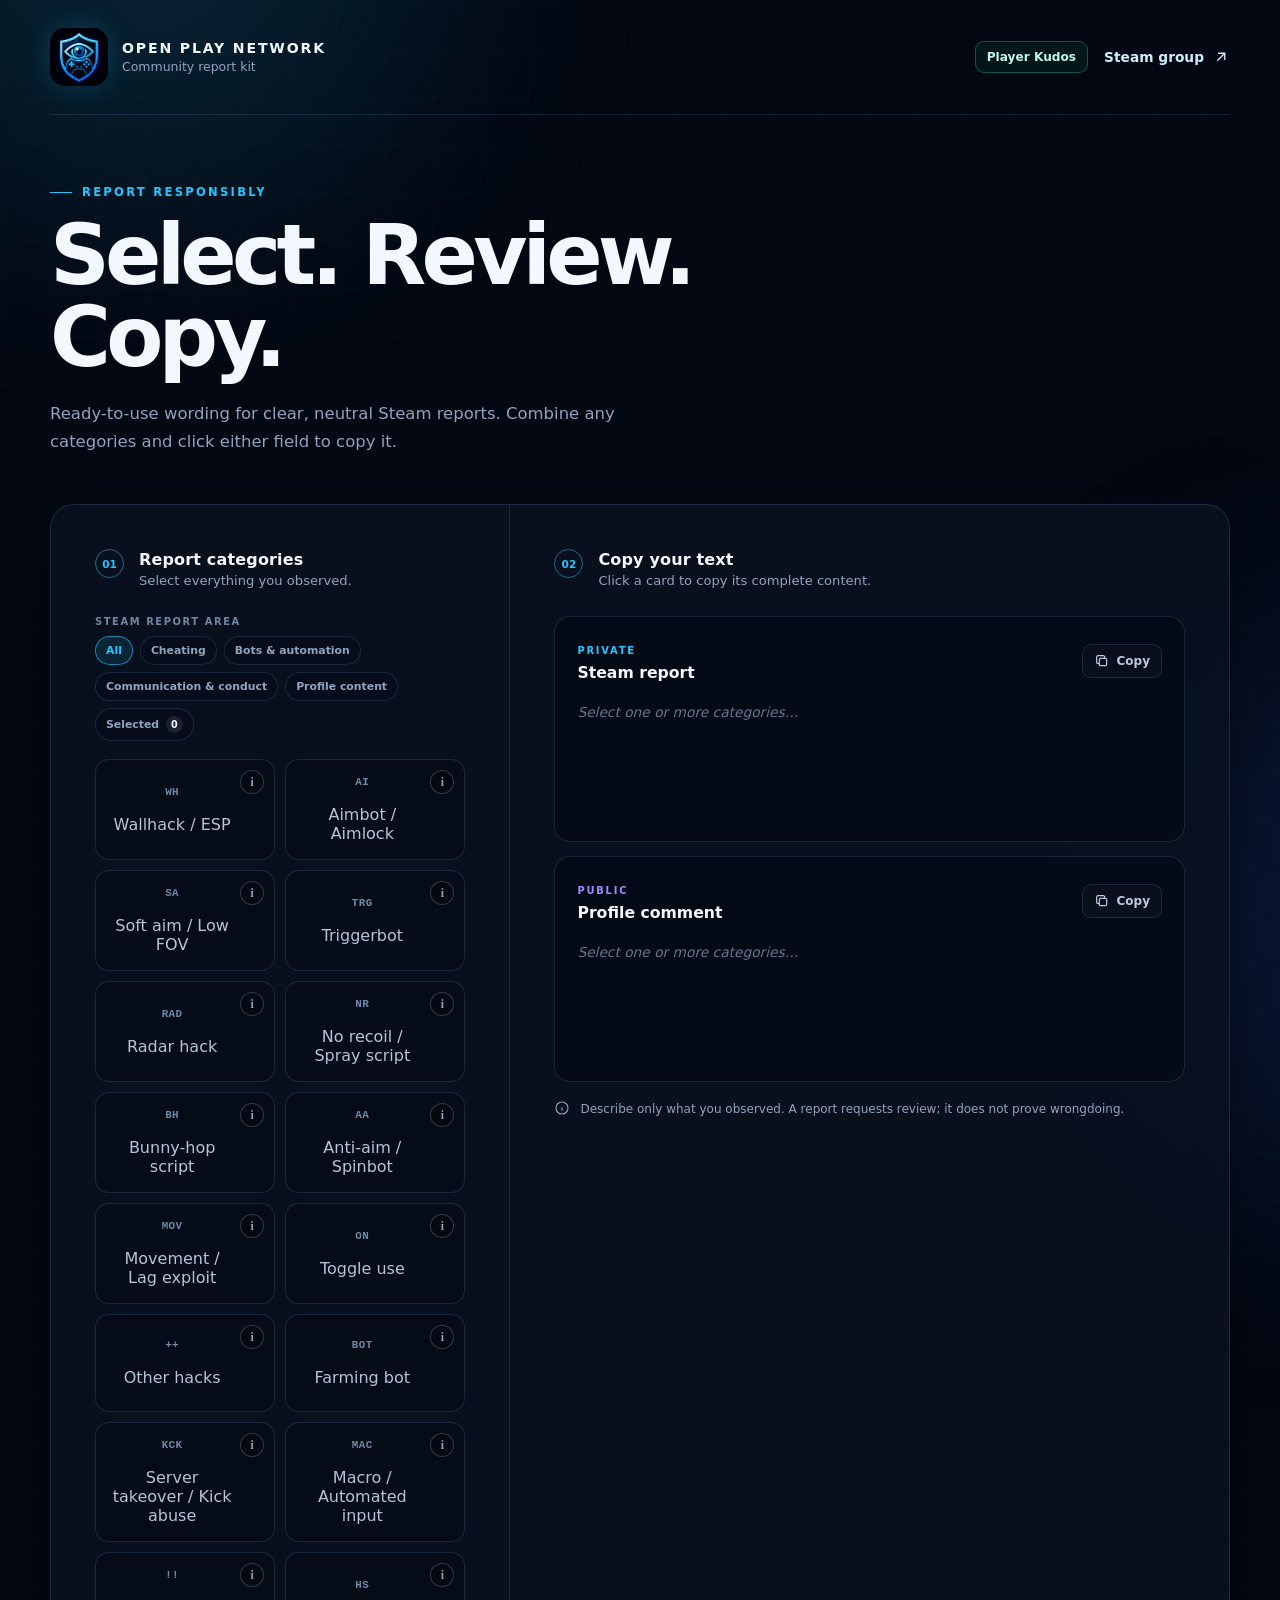
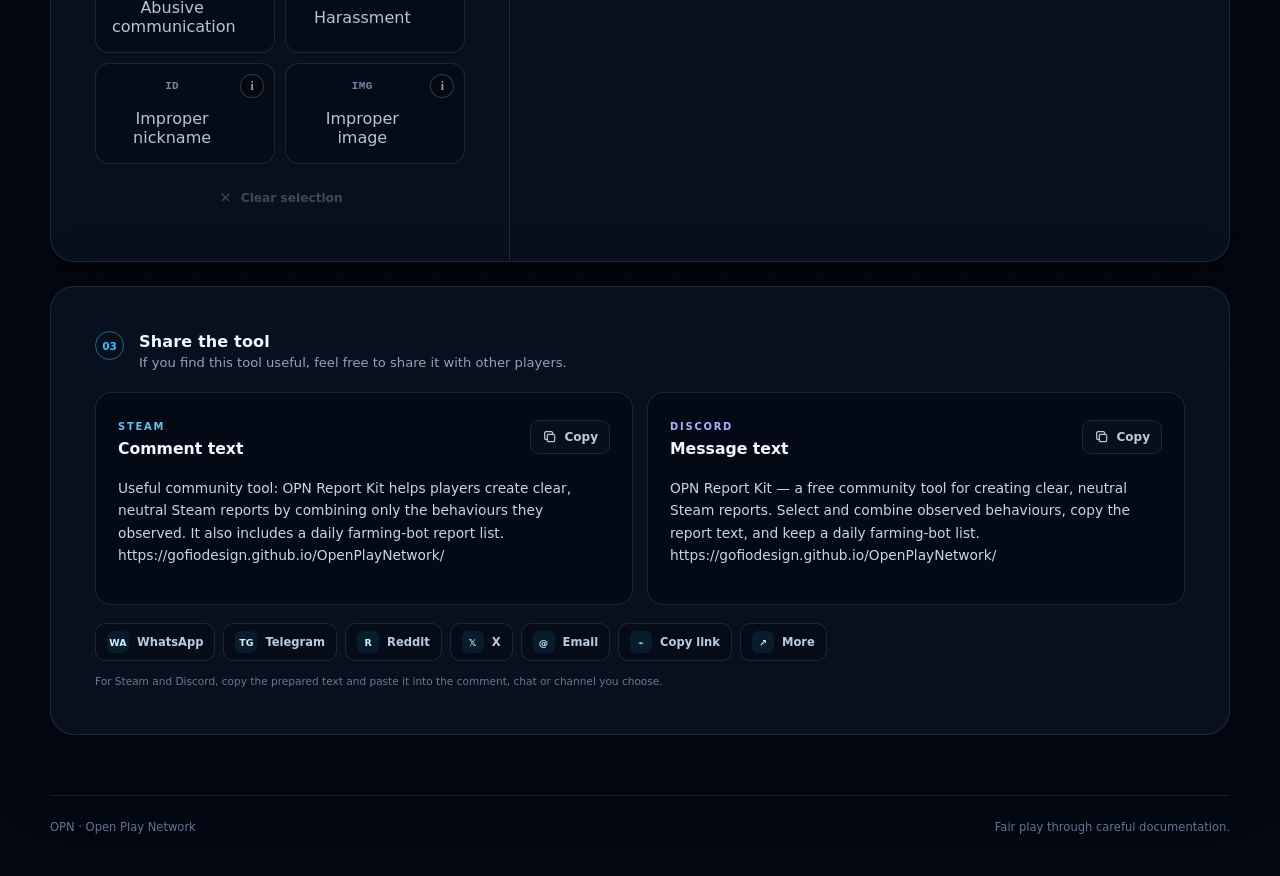
==== commit ed35cf91: "Add Player Kudos compliment generator" ====
--- a/index.html
+++ b/index.html
@@ -16,7 +16,7 @@
     <meta name="twitter:card" content="summary" />
     <link rel="canonical" href="https://gofiodesign.github.io/OpenPlayNetwork/" />
     <link rel="icon" href="assets/opn-logo.png" type="image/png" />
-    <link rel="stylesheet" href="styles.css?v=20260925.1" />
+    <link rel="stylesheet" href="styles.css?v=20261005.1" />
     <title>OPN Report Kit</title>
   </head>
   <body>
@@ -31,10 +31,13 @@
           <small>Community report kit</small>
         </span>
       </a>
-      <a class="group-link" href="https://steamcommunity.com/groups/OpenPlayNetwork" target="_blank" rel="noreferrer">
-        Steam group
-        <svg aria-hidden="true" viewBox="0 0 24 24"><path d="M7 17 17 7M8 7h9v9" /></svg>
-      </a>
+      <nav class="header-actions" aria-label="Open Play Network tools">
+        <a class="tool-link" href="kudos/">Player Kudos</a>
+        <a class="group-link" href="https://steamcommunity.com/groups/OpenPlayNetwork" target="_blank" rel="noreferrer">
+          Steam group
+          <svg aria-hidden="true" viewBox="0 0 24 24"><path d="M7 17 17 7M8 7h9v9" /></svg>
+        </a>
+      </nav>
     </header>
 
     <main>
--- a/styles.css
+++ b/styles.css
@@ -95,6 +95,18 @@
 
 .group-link svg { width: 18px; fill: none; stroke: currentColor; stroke-width: 1.8; }
 .group-link:hover { color: var(--cyan); }
+.header-actions { display: flex; gap: 16px; align-items: center; }
+.tool-link {
+  padding: 8px 11px;
+  border: 1px solid rgba(53, 229, 173, 0.3);
+  border-radius: 9px;
+  background: rgba(53, 229, 173, 0.07);
+  color: #bff8e4;
+  font-size: 0.76rem;
+  font-weight: 750;
+  text-decoration: none;
+}
+.tool-link:hover { border-color: rgba(53, 229, 173, 0.65); color: var(--success); }
 
 main { padding-block: 70px 60px; }
 
@@ -664,17 +676,19 @@
 
 @media (max-width: 560px) {
   .site-header, main, footer { width: min(100% - 28px, 1180px); }
-  .site-header { padding-block: 18px; }
+  .site-header { flex-wrap: wrap; gap: 14px; padding-block: 18px; }
   .brand img { width: 48px; height: 48px; border-radius: 13px; }
   .brand strong { font-size: 0.72rem; }
   .brand small, .group-link { font-size: 0.7rem; }
+  .header-actions { width: 100%; gap: 7px; justify-content: space-between; }
+  .tool-link { padding: 7px 8px; font-size: 0.66rem; }
   .group-link { gap: 4px; }
   main { padding-block: 48px 40px; }
   .intro { margin-bottom: 34px; }
   .report-tool { border-radius: 18px; }
   .share-section { padding: 24px 18px; border-radius: 18px; }
   .category-panel, .copy-panel { padding: 24px 18px; }
-  .category { min-height: 88px; padding: 14px 12px; font-size: 0.8rem; }
+  .category { min-height: 88px; padding: 14px 38px 14px 12px; font-size: 0.8rem; }
   .category-icon { margin-bottom: 14px; }
   .copy-card { padding: 18px; }
   .share-actions { display: grid; grid-template-columns: 1fr 1fr; }
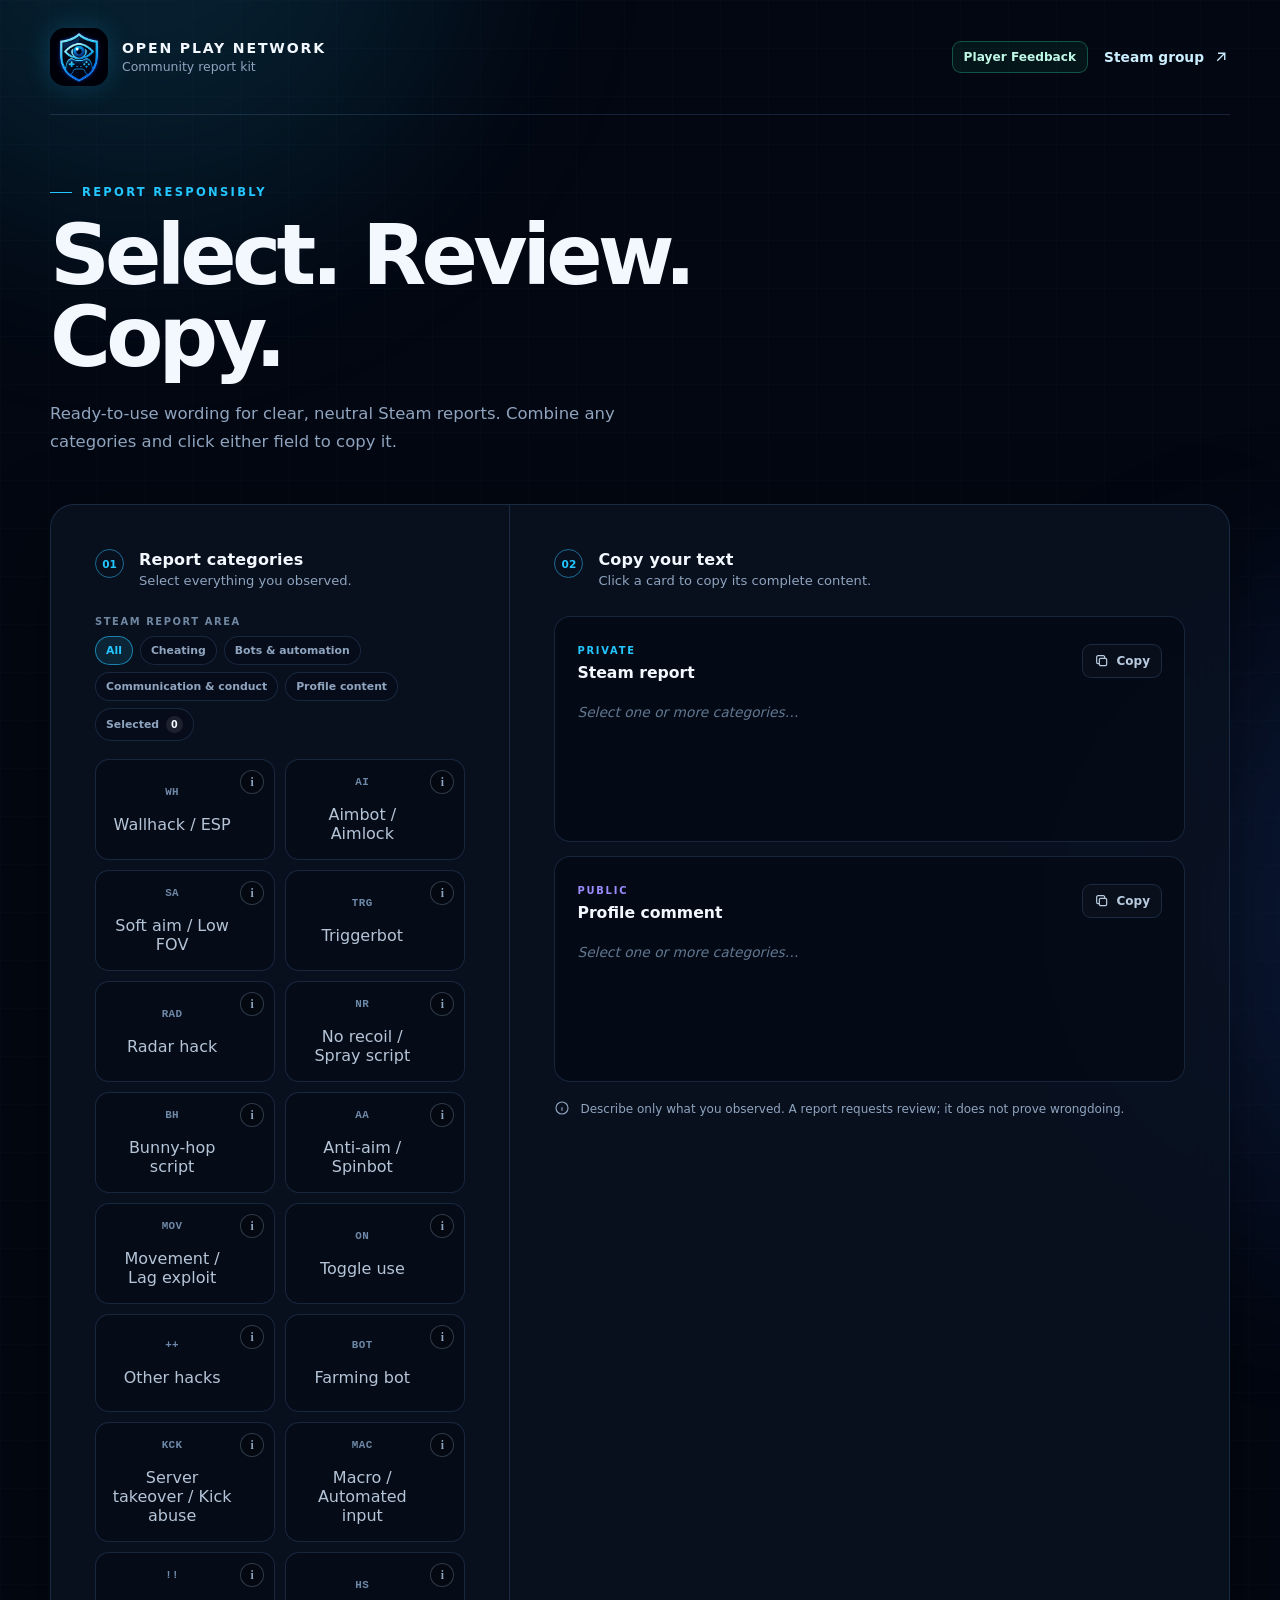
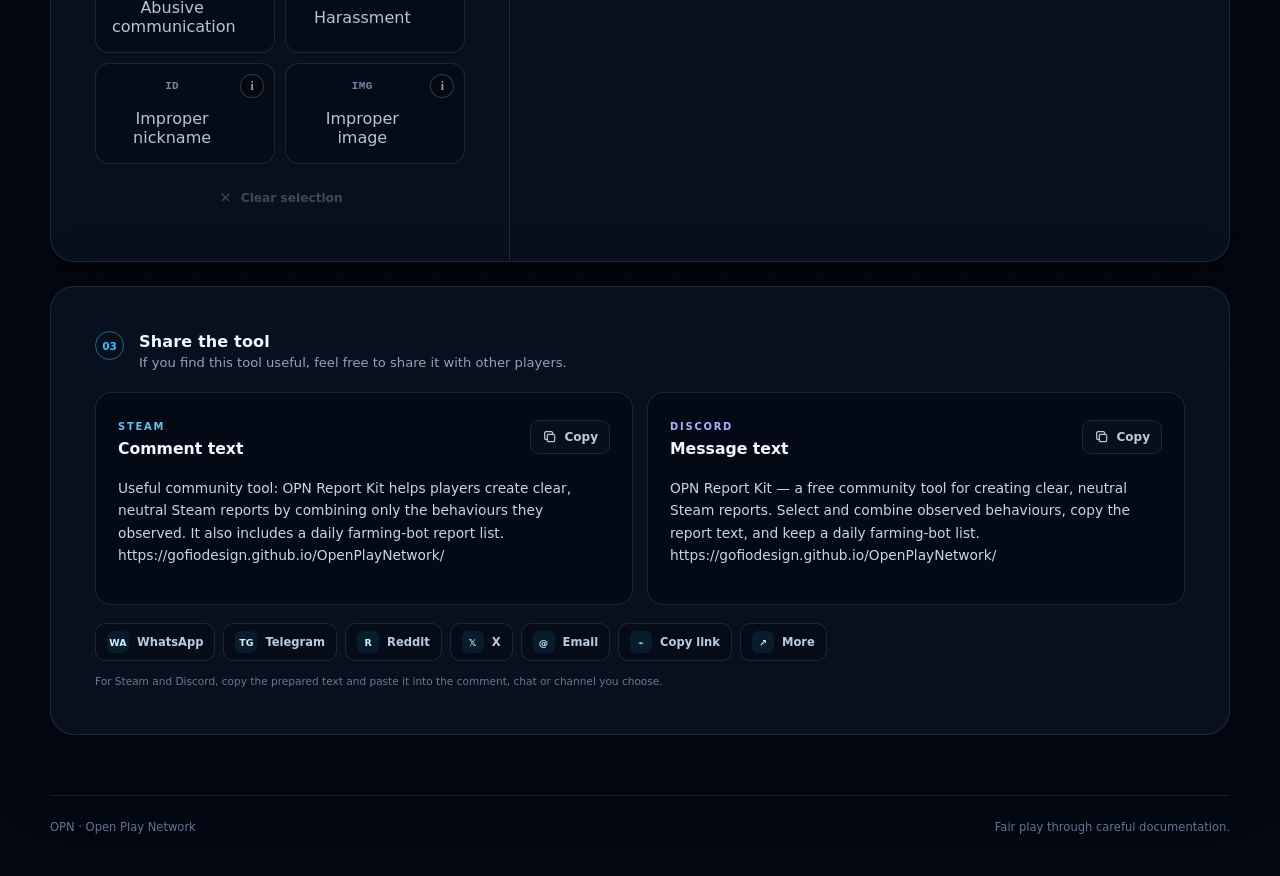
==== commit 791fad59: "Update index.html for positive and negative player feedback" ====
--- a/index.html
+++ b/index.html
@@ -32,7 +32,7 @@
         </span>
       </a>
       <nav class="header-actions" aria-label="Open Play Network tools">
-        <a class="tool-link" href="kudos/">Player Kudos</a>
+        <a class="tool-link" href="kudos/">Player Feedback</a>
         <a class="group-link" href="https://steamcommunity.com/groups/OpenPlayNetwork" target="_blank" rel="noreferrer">
           Steam group
           <svg aria-hidden="true" viewBox="0 0 24 24"><path d="M7 17 17 7M8 7h9v9" /></svg>
@@ -316,6 +316,6 @@
       <span>Copied to clipboard</span>
     </div>
 
-    <script src="script.js?v=20260925.1"></script>
+    <script src="script.js?v=20261024.2"></script>
   </body>
 </html>
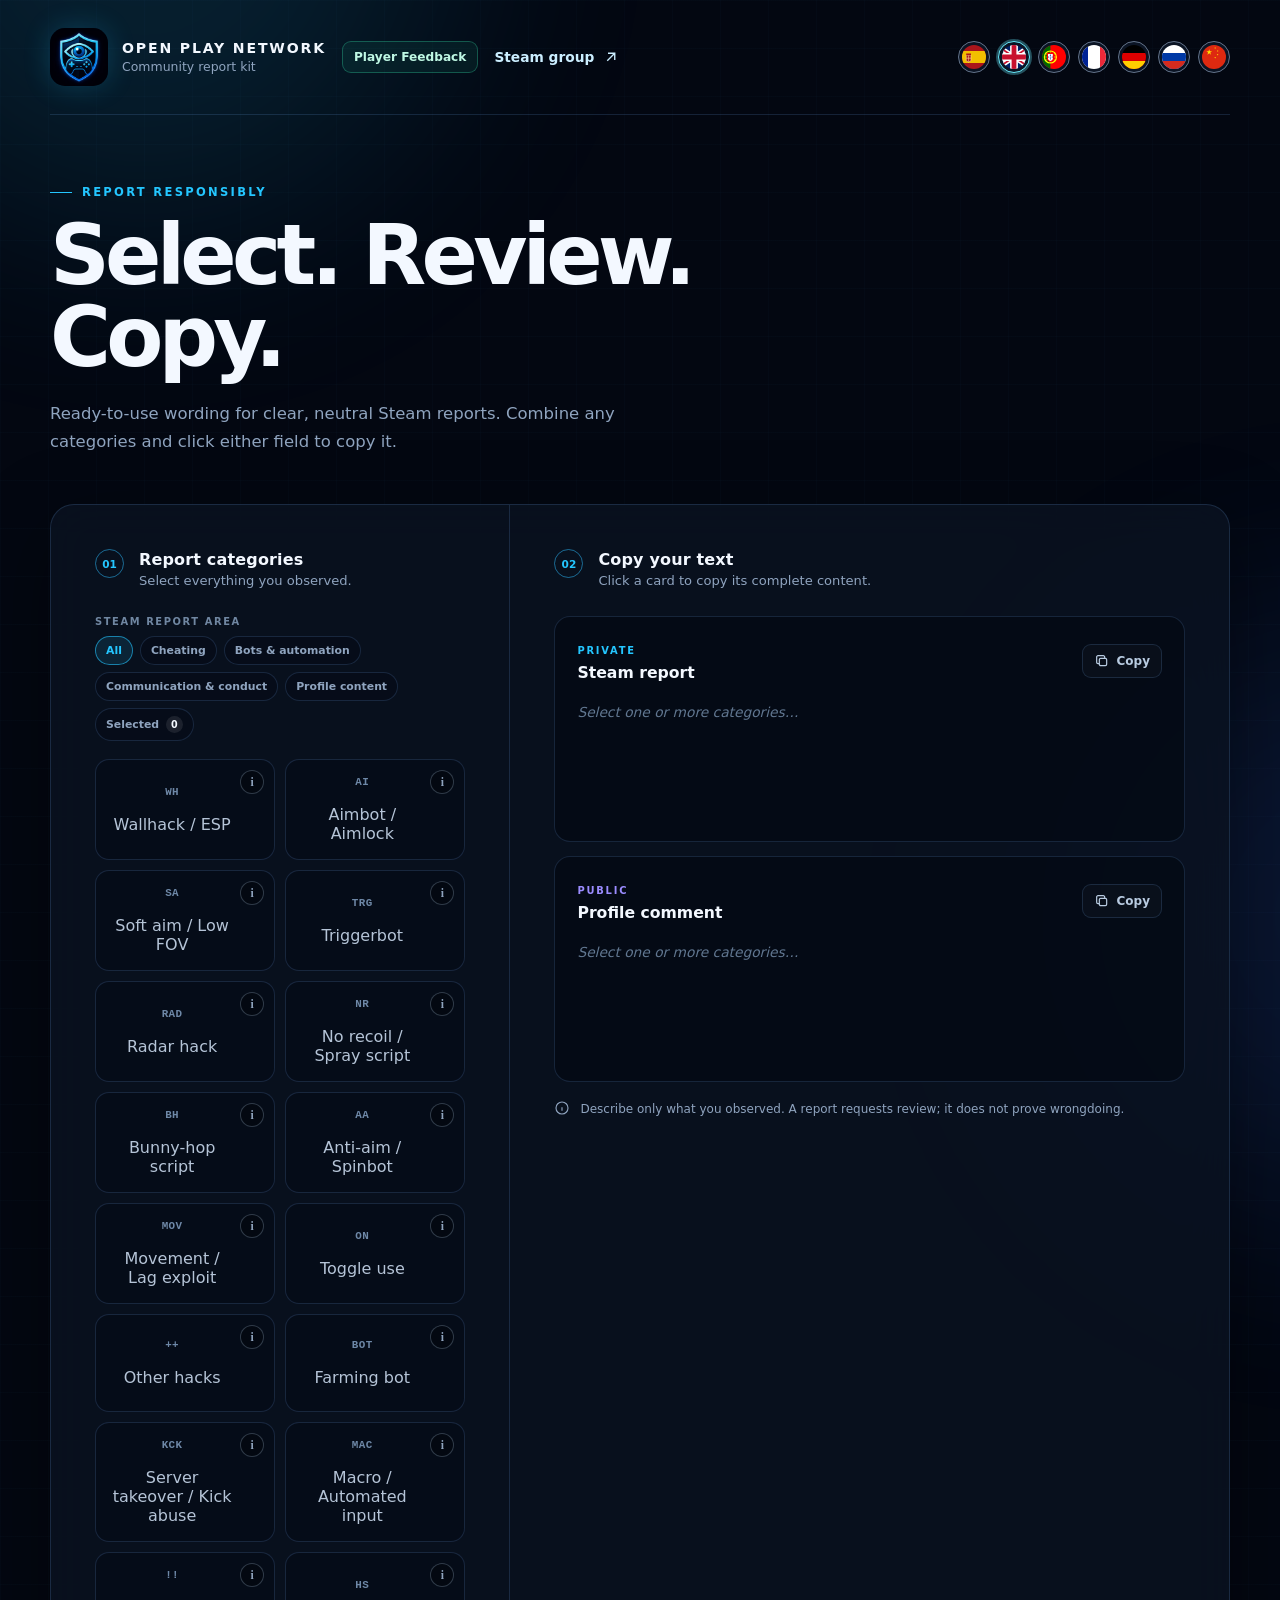
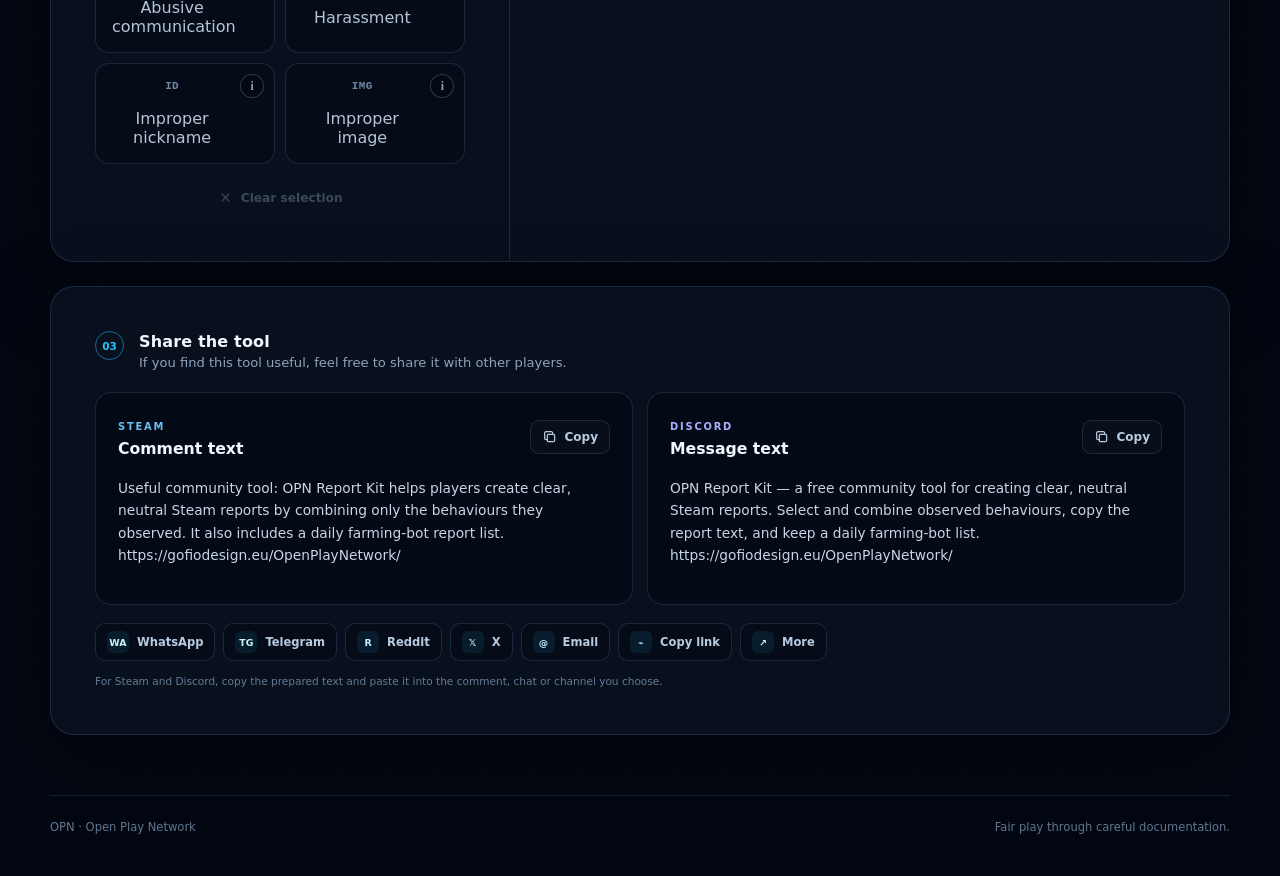
==== commit c5dcf7b6: "Localize Report Kit and Kudos in seven languages with circular flag controls" ====
--- a/index.html
+++ b/index.html
@@ -11,12 +11,12 @@
     <meta property="og:title" content="OPN Report Kit" />
     <meta property="og:description" content="Create clear, neutral Steam reports and combine every behaviour you observed." />
     <meta property="og:type" content="website" />
-    <meta property="og:url" content="https://gofiodesign.github.io/OpenPlayNetwork/" />
-    <meta property="og:image" content="https://gofiodesign.github.io/OpenPlayNetwork/assets/opn-logo.png" />
+    <meta property="og:url" content="https://gofiodesign.eu/OpenPlayNetwork/" />
+    <meta property="og:image" content="https://gofiodesign.eu/OpenPlayNetwork/assets/opn-logo.png" />
     <meta name="twitter:card" content="summary" />
-    <link rel="canonical" href="https://gofiodesign.github.io/OpenPlayNetwork/" />
+    <link rel="canonical" href="https://gofiodesign.eu/OpenPlayNetwork/" />
     <link rel="icon" href="assets/opn-logo.png" type="image/png" />
-    <link rel="stylesheet" href="styles.css?v=20261005.1" />
+    <link rel="stylesheet" href="styles.css?v=20261124.1" />
     <title>OPN Report Kit</title>
   </head>
   <body>
@@ -178,13 +178,13 @@
 
             <label for="botEmailRecipient">Recipient</label>
             <div class="bot-field-row">
-              <input id="botEmailRecipient" type="text" value="csgoteamfeedback@valvesoftware.com" readonly />
+              <input id="botEmailRecipient" type="text" value="cs2team@valvesoftware.com" readonly />
               <button class="bot-inline-copy" type="button" data-bot-copy="botEmailRecipient">Copy</button>
             </div>
 
             <label for="botEmailSubject">Subject</label>
             <div class="bot-field-row">
-              <input id="botEmailSubject" type="text" value="Farming Bot Report" readonly />
+              <input id="botEmailSubject" type="text" value="boosting report" readonly />
               <button class="bot-inline-copy" type="button" data-bot-copy="botEmailSubject">Copy</button>
             </div>
 
@@ -316,6 +316,9 @@
       <span>Copied to clipboard</span>
     </div>
 
-    <script src="script.js?v=20261024.2"></script>
+    <script src="locales.js?v=20261124.1"></script>
+    <script src="i18n.js?v=20261124.1"></script>
+    <script src="script.js?v=20261124.1"></script>
   </body>
 </html>
+
--- a/styles.css
+++ b/styles.css
@@ -96,6 +96,20 @@
 .group-link svg { width: 18px; fill: none; stroke: currentColor; stroke-width: 1.8; }
 .group-link:hover { color: var(--cyan); }
 .header-actions { display: flex; gap: 16px; align-items: center; }
+
+.site-header { flex-wrap: wrap; gap: 16px; }
+.language-switcher { display: flex; flex-wrap: wrap; align-items: center; gap: 8px; margin-left: auto; }
+.language-flag { display: inline-grid; place-items: center; flex: 0 0 32px; width: 32px; height: 32px; padding: 3px; border: 1px solid #64748b; border-radius: 50%; background: #0b1424; cursor: pointer; }
+.language-flag img { display: block; width: 24px; height: 24px; object-fit: cover; border-radius: 50%; }
+.language-flag[data-language="zh-CN"] img { object-position: left center; }
+.language-flag:hover { border-color: #e2e8f0; }
+.language-flag[aria-pressed="true"] { border-color: #67e8f9; box-shadow: 0 0 0 2px #67e8f955; }
+.language-flag:focus-visible { outline: 3px solid #f8fafc; outline-offset: 4px; }
+@media (max-width: 700px) {
+  .language-switcher { width: 100%; margin-left: 0; justify-content: center; gap: 10px; }
+  .language-flag { flex-basis: 36px; width: 36px; height: 36px; }
+  .language-flag img { width: 28px; height: 28px; }
+}
 .tool-link {
   padding: 8px 11px;
   border: 1px solid rgba(53, 229, 173, 0.3);
@@ -701,3 +715,4 @@
 @media (prefers-reduced-motion: reduce) {
   *, *::before, *::after { scroll-behavior: auto !important; transition: none !important; }
 }
+
